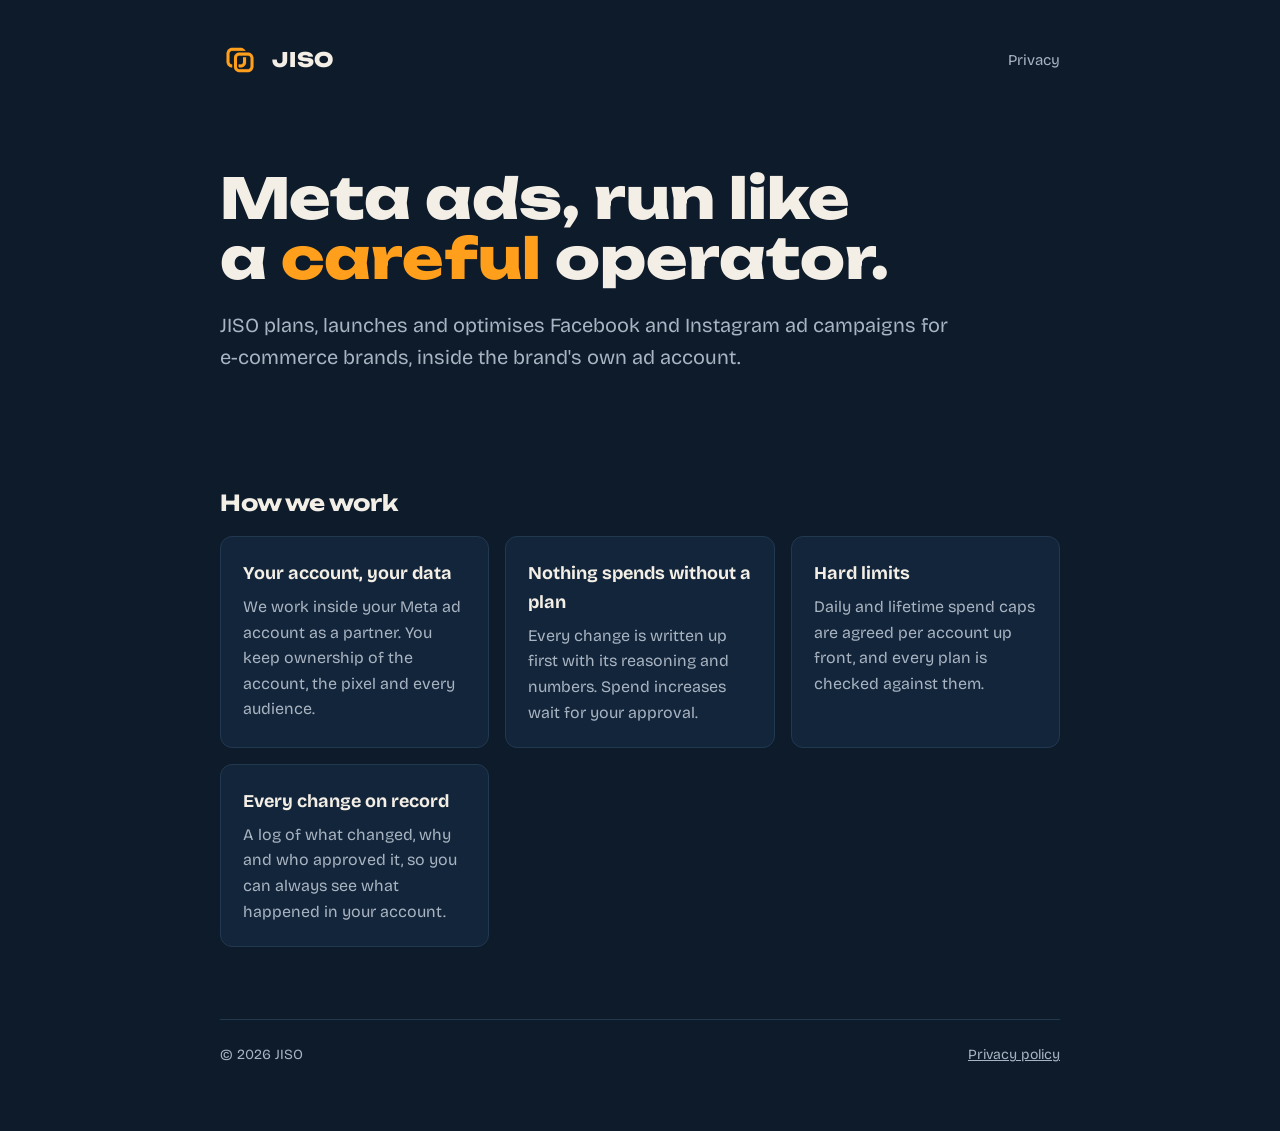
==== index.html @ 20693c87 "JISO site: home page and privacy policy Co-Authored-By: Claude Opus 5.5 <noreply@anthropic.com> Clau" ====
<!doctype html>
<html lang="en">
<head>
<meta charset="utf-8">
<meta name="viewport" content="width=device-width, initial-scale=1, viewport-fit=cover">
<title>JISO</title>
<meta name="description" content="JISO manages Meta ad campaigns for e-commerce brands.">
<link rel="icon" href="logo.png">
<link rel="preconnect" href="https://fonts.googleapis.com">
<link rel="preconnect" href="https://fonts.gstatic.com" crossorigin>
<link rel="stylesheet" href="https://fonts.googleapis.com/css2?family=Bricolage+Grotesque:opsz,wght@12..96,400;12..96,600&family=Unbounded:wght@700;800&display=swap">
<link rel="stylesheet" href="style.css">
</head>
<body>
<div class="wrap">
  <nav>
    <a class="brand" href="./"><img src="logo.png" alt="">JISO</a>
    <div class="links"><a href="privacy.html">Privacy</a></div>
  </nav>

  <section class="hero">
    <h1>Meta ads, run like a <em>careful</em> operator.</h1>
    <p class="lede">JISO plans, launches and optimises Facebook and Instagram ad campaigns for e-commerce brands, inside the brand's own ad account.</p>
  </section>

  <h2>How we work</h2>
  <div class="grid">
    <div class="card"><h3>Your account, your data</h3><p>We work inside your Meta ad account as a partner. You keep ownership of the account, the pixel and every audience.</p></div>
    <div class="card"><h3>Nothing spends without a plan</h3><p>Every change is written up first with its reasoning and numbers. Spend increases wait for your approval.</p></div>
    <div class="card"><h3>Hard limits</h3><p>Daily and lifetime spend caps are agreed per account up front, and every plan is checked against them.</p></div>
    <div class="card"><h3>Every change on record</h3><p>A log of what changed, why and who approved it, so you can always see what happened in your account.</p></div>
  </div>

  <footer>
    <span>© 2026 JISO</span>
    <a href="privacy.html">Privacy policy</a>
  </footer>
</div>
</body>
</html>
---- style.css ----
:root{
  --bg:#0D1B2A; --panel:#13253A; --ink:#F4EFE6; --muted:#A9B4C2; --accent:#FF9F1C; --line:#22384F;
  --display:"Unbounded","Arial Black",system-ui,sans-serif;
  --body:"Bricolage Grotesque",system-ui,-apple-system,"Segoe UI",sans-serif;
}
*{box-sizing:border-box}
html,body{margin:0}
body{background:var(--bg);color:var(--ink);font-family:var(--body);font-size:17px;line-height:1.6}
a{color:var(--accent)}
a:focus-visible{outline:2px solid var(--accent);outline-offset:3px}
.wrap{max-width:880px;margin:0 auto;padding:40px max(20px,env(safe-area-inset-left)) 64px max(20px,env(safe-area-inset-right))}
nav{display:flex;align-items:center;justify-content:space-between;gap:16px}
.brand{display:flex;align-items:center;gap:12px;color:var(--ink);text-decoration:none;font-family:var(--display);font-weight:800;font-size:20px;letter-spacing:.04em}
.brand img{width:40px;height:40px;border-radius:9px}
nav .links{display:flex;gap:20px;font-size:15px}
nav .links a{color:var(--muted);text-decoration:none}
nav .links a:hover{color:var(--ink)}
.hero{padding:88px 0 56px}
h1{font-family:var(--display);font-weight:800;font-size:clamp(34px,6vw,56px);line-height:1.08;margin:0 0 20px;text-wrap:balance}
h1 em{font-style:normal;color:var(--accent)}
.lede{font-size:20px;color:var(--muted);max-width:56ch;margin:0}
.grid{display:grid;grid-template-columns:repeat(auto-fit,minmax(240px,1fr));gap:16px;margin-top:8px}
.card{background:var(--panel);border:1px solid var(--line);border-radius:12px;padding:22px}
.card h3{margin:0 0 6px;font-size:18px}
.card p{margin:0;color:var(--muted);font-size:16px}
h2{font-family:var(--display);font-weight:700;font-size:22px;margin:56px 0 16px}
.doc h2{font-size:19px;margin:40px 0 10px}
.doc p,.doc li{color:var(--ink);max-width:68ch}
.doc .meta{color:var(--muted)}
footer{margin-top:72px;padding-top:24px;border-top:1px solid var(--line);color:var(--muted);font-size:14px;display:flex;flex-wrap:wrap;justify-content:space-between;gap:12px}
footer a{color:var(--muted)}
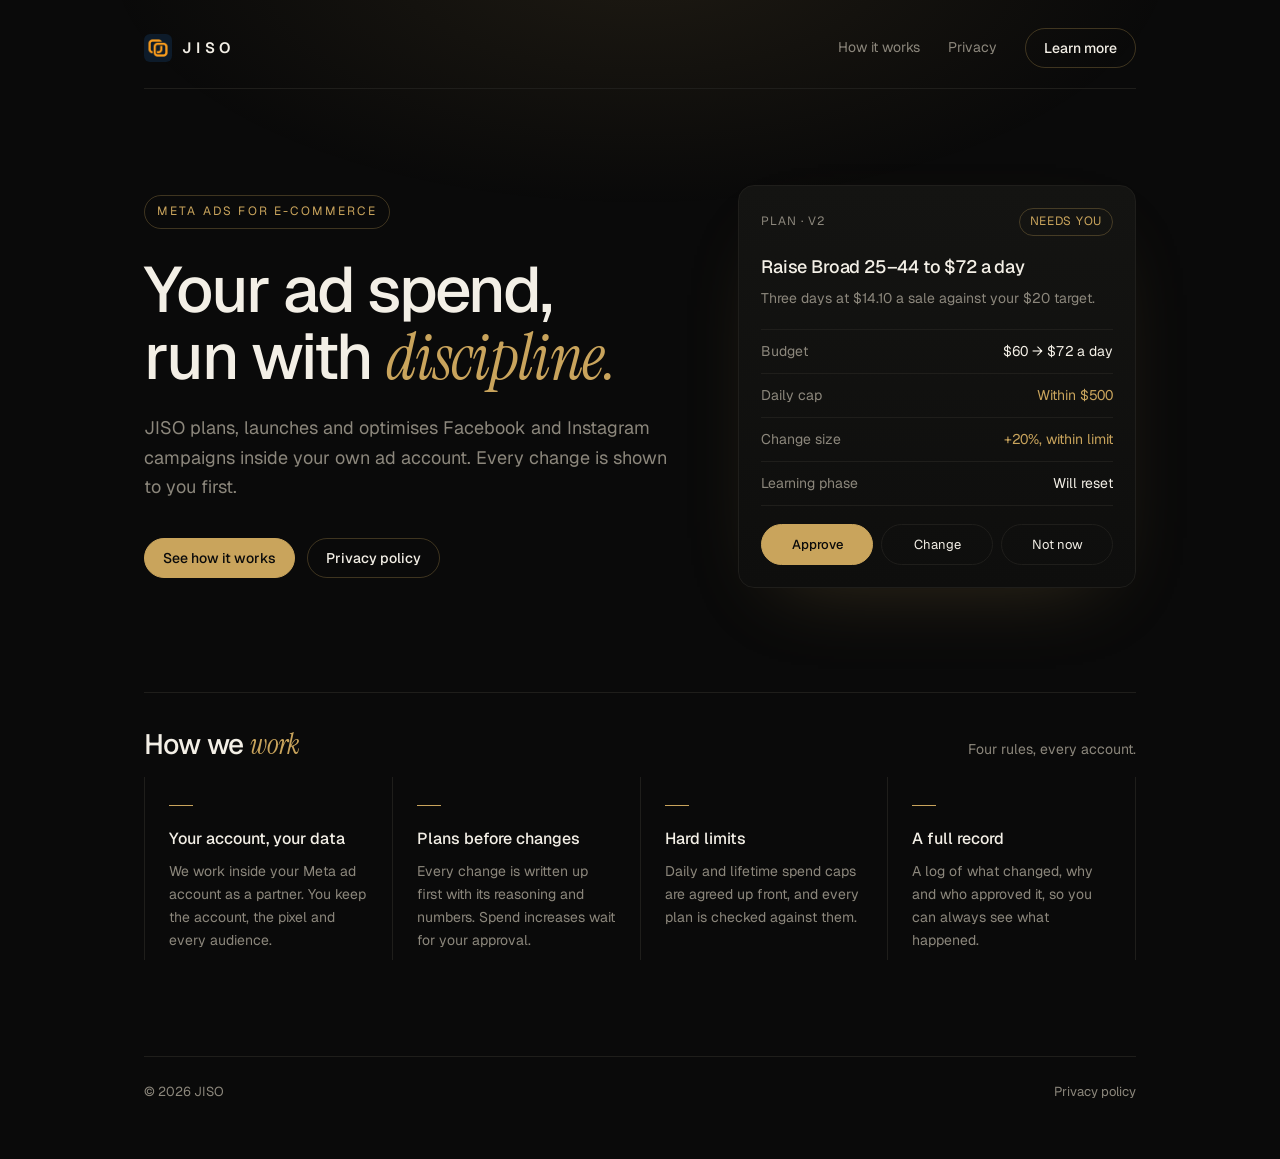
==== commit 57378b6f: "Black and gold restyle: index.html" ====
--- a/index.html
+++ b/index.html
@@ -5,31 +5,61 @@
 <meta name="viewport" content="width=device-width, initial-scale=1, viewport-fit=cover">
 <title>JISO</title>
 <meta name="description" content="JISO manages Meta ad campaigns for e-commerce brands.">
+<meta name="theme-color" content="#0A0A0A">
 <link rel="icon" href="logo.png">
 <link rel="preconnect" href="https://fonts.googleapis.com">
 <link rel="preconnect" href="https://fonts.gstatic.com" crossorigin>
-<link rel="stylesheet" href="https://fonts.googleapis.com/css2?family=Bricolage+Grotesque:opsz,wght@12..96,400;12..96,600&family=Unbounded:wght@700;800&display=swap">
+<link rel="stylesheet" href="https://fonts.googleapis.com/css2?family=Geist:wght@400;500;600&family=Instrument+Serif:ital@1&display=swap">
 <link rel="stylesheet" href="style.css">
 </head>
 <body>
 <div class="wrap">
   <nav>
     <a class="brand" href="./"><img src="logo.png" alt="">JISO</a>
-    <div class="links"><a href="privacy.html">Privacy</a></div>
+    <div class="links">
+      <a class="hide-sm" href="#how">How it works</a>
+      <a class="hide-sm" href="privacy.html">Privacy</a>
+      <a class="btn" href="#how">Learn more</a>
+    </div>
   </nav>
 
   <section class="hero">
-    <h1>Meta ads, run like a <em>careful</em> operator.</h1>
-    <p class="lede">JISO plans, launches and optimises Facebook and Instagram ad campaigns for e-commerce brands, inside the brand's own ad account.</p>
+    <div>
+      <span class="eyebrow">Meta ads for e-commerce</span>
+      <h1>Your ad spend, run with <em>discipline.</em></h1>
+      <p class="lede">JISO plans, launches and optimises Facebook and Instagram campaigns inside your own ad account. Every change is shown to you first.</p>
+      <div class="cta">
+        <a class="btn gold" href="#how">See how it works</a>
+        <a class="btn" href="privacy.html">Privacy policy</a>
+      </div>
+    </div>
+
+    <div class="plan" aria-label="Example of a plan a client approves">
+      <div class="top"><span>Plan · v2</span><span class="pill">Needs you</span></div>
+      <h3>Raise Broad 25–44 to $72 a day</h3>
+      <p>Three days at $14.10 a sale against your $20 target.</p>
+      <div class="rows">
+        <div><span>Budget</span><span>$60 → $72 a day</span></div>
+        <div><span>Daily cap</span><span class="ok">Within $500</span></div>
+        <div><span>Change size</span><span class="ok">+20%, within limit</span></div>
+        <div><span>Learning phase</span><span>Will reset</span></div>
+      </div>
+      <div class="actions"><span>Approve</span><span>Change</span><span>Not now</span></div>
+    </div>
   </section>
 
-  <h2>How we work</h2>
-  <div class="grid">
-    <div class="card"><h3>Your account, your data</h3><p>We work inside your Meta ad account as a partner. You keep ownership of the account, the pixel and every audience.</p></div>
-    <div class="card"><h3>Nothing spends without a plan</h3><p>Every change is written up first with its reasoning and numbers. Spend increases wait for your approval.</p></div>
-    <div class="card"><h3>Hard limits</h3><p>Daily and lifetime spend caps are agreed per account up front, and every plan is checked against them.</p></div>
-    <div class="card"><h3>Every change on record</h3><p>A log of what changed, why and who approved it, so you can always see what happened in your account.</p></div>
-  </div>
+  <section id="how">
+    <div class="section-head">
+      <h2>How we <em>work</em></h2>
+      <p>Four rules, every account.</p>
+    </div>
+    <div class="features">
+      <div class="feature"><h3>Your account, your data</h3><p>We work inside your Meta ad account as a partner. You keep the account, the pixel and every audience.</p></div>
+      <div class="feature"><h3>Plans before changes</h3><p>Every change is written up first with its reasoning and numbers. Spend increases wait for your approval.</p></div>
+      <div class="feature"><h3>Hard limits</h3><p>Daily and lifetime spend caps are agreed up front, and every plan is checked against them.</p></div>
+      <div class="feature"><h3>A full record</h3><p>A log of what changed, why and who approved it, so you can always see what happened.</p></div>
+    </div>
+  </section>
 
   <footer>
     <span>© 2026 JISO</span>
--- a/style.css
+++ b/style.css
@@ -1,31 +1,85 @@
+/* Black and gold, minimal. One serif italic accent; everything else a clean sans. Gold is used sparingly: hairlines, one word, one button. */
 :root{
-  --bg:#0D1B2A; --panel:#13253A; --ink:#F4EFE6; --muted:#A9B4C2; --accent:#FF9F1C; --line:#22384F;
-  --display:"Unbounded","Arial Black",system-ui,sans-serif;
-  --body:"Bricolage Grotesque",system-ui,-apple-system,"Segoe UI",sans-serif;
+  --bg:#0A0A0A; --raise:#111110; --line:#1F1E1B; --line-gold:rgba(201,164,92,.28);
+  --ink:#F3EFE6; --soft:#CFCABF; --muted:#8C877C; --gold:#C9A45C; --gold-hi:#E2C487; --on-gold:#0A0A0A;
+  --sans:"Geist",system-ui,-apple-system,"Segoe UI",sans-serif;
+  --serif:"Instrument Serif",Georgia,"Times New Roman",serif;
 }
 *{box-sizing:border-box}
 html,body{margin:0}
-body{background:var(--bg);color:var(--ink);font-family:var(--body);font-size:17px;line-height:1.6}
-a{color:var(--accent)}
-a:focus-visible{outline:2px solid var(--accent);outline-offset:3px}
-.wrap{max-width:880px;margin:0 auto;padding:40px max(20px,env(safe-area-inset-left)) 64px max(20px,env(safe-area-inset-right))}
-nav{display:flex;align-items:center;justify-content:space-between;gap:16px}
-.brand{display:flex;align-items:center;gap:12px;color:var(--ink);text-decoration:none;font-family:var(--display);font-weight:800;font-size:20px;letter-spacing:.04em}
-.brand img{width:40px;height:40px;border-radius:9px}
-nav .links{display:flex;gap:20px;font-size:15px}
-nav .links a{color:var(--muted);text-decoration:none}
-nav .links a:hover{color:var(--ink)}
-.hero{padding:88px 0 56px}
-h1{font-family:var(--display);font-weight:800;font-size:clamp(34px,6vw,56px);line-height:1.08;margin:0 0 20px;text-wrap:balance}
-h1 em{font-style:normal;color:var(--accent)}
-.lede{font-size:20px;color:var(--muted);max-width:56ch;margin:0}
-.grid{display:grid;grid-template-columns:repeat(auto-fit,minmax(240px,1fr));gap:16px;margin-top:8px}
-.card{background:var(--panel);border:1px solid var(--line);border-radius:12px;padding:22px}
-.card h3{margin:0 0 6px;font-size:18px}
-.card p{margin:0;color:var(--muted);font-size:16px}
-h2{font-family:var(--display);font-weight:700;font-size:22px;margin:56px 0 16px}
-.doc h2{font-size:19px;margin:40px 0 10px}
-.doc p,.doc li{color:var(--ink);max-width:68ch}
-.doc .meta{color:var(--muted)}
-footer{margin-top:72px;padding-top:24px;border-top:1px solid var(--line);color:var(--muted);font-size:14px;display:flex;flex-wrap:wrap;justify-content:space-between;gap:12px}
+body{background:var(--bg);color:var(--ink);font-family:var(--sans);font-size:16px;line-height:1.65;-webkit-font-smoothing:antialiased}
+body::before{content:"";position:fixed;inset:0;pointer-events:none;background:radial-gradient(60% 40% at 50% -5%,rgba(201,164,92,.10),transparent 70%)}
+a{color:var(--gold);text-decoration:none}
+a:hover{color:var(--gold-hi)}
+:focus-visible{outline:1px solid var(--gold);outline-offset:4px;border-radius:4px}
+.wrap{position:relative;max-width:1040px;margin:0 auto;padding-block:28px 56px;padding-left:max(24px,env(safe-area-inset-left,0px));padding-right:max(24px,env(safe-area-inset-right,0px))}
+
+nav{display:flex;align-items:center;justify-content:space-between;gap:16px;padding-bottom:20px;border-bottom:1px solid var(--line)}
+.brand{display:flex;align-items:center;gap:10px;color:var(--ink);font-weight:600;font-size:15px;letter-spacing:.32em}
+.brand:hover{color:var(--ink)}
+.brand img{width:28px;height:28px;border-radius:6px}
+.links{display:flex;align-items:center;gap:28px;font-size:14px}
+.links a{color:var(--muted)}
+.links a:hover{color:var(--ink)}
+.links a.btn{color:var(--ink)}
+.btn{display:inline-flex;align-items:center;gap:8px;font:500 14px var(--sans);padding:10px 18px;border-radius:999px;border:1px solid var(--line-gold);color:var(--ink);transition:border-color .2s,background .2s}
+.btn:hover{border-color:var(--gold);color:var(--ink)}
+.btn.gold{background:var(--gold);border-color:var(--gold);color:var(--on-gold)}
+.btn.gold:hover{background:var(--gold-hi);border-color:var(--gold-hi);color:var(--on-gold)}
+
+.hero{display:grid;grid-template-columns:1.15fr .85fr;gap:56px;align-items:center;padding:96px 0 104px}
+.hero > div{min-width:0}
+.eyebrow{display:inline-block;font-size:12px;letter-spacing:.18em;text-transform:uppercase;color:var(--gold);border:1px solid var(--line-gold);border-radius:999px;padding:6px 12px;margin-bottom:28px}
+h1{font-weight:500;font-size:clamp(40px,6vw,64px);line-height:1.04;letter-spacing:-.035em;margin:0 0 22px;text-wrap:balance}
+h1 em{font-family:var(--serif);font-style:italic;font-weight:400;letter-spacing:-.01em;color:var(--gold)}
+.lede{font-size:18px;color:var(--muted);max-width:46ch;margin:0 0 36px}
+.cta{display:flex;flex-wrap:wrap;gap:12px}
+
+/* Product card: what a client sees before anything changes. */
+.plan{background:linear-gradient(180deg,#141412,#0E0E0D);border:1px solid var(--line);border-radius:16px;padding:22px;box-shadow:0 30px 80px -40px rgba(201,164,92,.25)}
+.plan .top{display:flex;justify-content:space-between;align-items:center;font-size:12px;color:var(--muted);letter-spacing:.08em;text-transform:uppercase}
+.pill{color:var(--gold);border:1px solid var(--line-gold);border-radius:999px;padding:3px 10px;letter-spacing:.06em}
+.plan h3{font-weight:500;font-size:18px;letter-spacing:-.01em;margin:16px 0 6px}
+.plan p{margin:0 0 18px;color:var(--muted);font-size:14px}
+.rows{border-top:1px solid var(--line)}
+.rows div{display:flex;justify-content:space-between;gap:12px;padding:10px 0;border-bottom:1px solid var(--line);font-size:14px}
+.rows span:first-child{color:var(--muted)}
+.rows span:last-child{font-variant-numeric:tabular-nums;text-align:right}
+.rows .ok{color:var(--gold)}
+.actions{display:flex;gap:8px;margin-top:18px}
+.actions span{flex:1;text-align:center;font-size:13px;padding:9px 0;border-radius:999px;border:1px solid var(--line)}
+.actions span:first-child{background:var(--gold);border-color:var(--gold);color:var(--on-gold);font-weight:500}
+
+.section-head{display:flex;flex-wrap:wrap;justify-content:space-between;align-items:baseline;gap:8px 16px;border-top:1px solid var(--line);padding-top:28px;margin-bottom:8px}
+h2{font-weight:500;font-size:28px;letter-spacing:-.02em;margin:0}
+h2 em{font-family:var(--serif);font-style:italic;font-weight:400;color:var(--gold)}
+.section-head p{margin:0;color:var(--muted);font-size:14px}
+.features{display:grid;grid-template-columns:repeat(4,1fr);border-left:1px solid var(--line)}
+.feature{padding:28px 24px 8px;border-right:1px solid var(--line);min-width:0}
+.feature::before{content:"";display:block;width:24px;height:1px;background:var(--gold);margin-bottom:20px}
+.feature h3{font-weight:500;font-size:16px;margin:0 0 8px}
+.feature p{margin:0;color:var(--muted);font-size:14px}
+
+footer{margin-top:96px;padding-top:24px;border-top:1px solid var(--line);color:var(--muted);font-size:13px;display:flex;flex-wrap:wrap;justify-content:space-between;gap:12px}
 footer a{color:var(--muted)}
+footer a:hover{color:var(--ink)}
+
+/* Privacy page */
+.doc{max-width:760px}
+.doc h1{font-size:clamp(36px,5vw,48px);margin-top:72px}
+.doc .meta{color:var(--muted);margin:0 0 32px}
+.doc h2{font-size:20px;margin:44px 0 10px}
+.doc p,.doc li{color:var(--soft)}
+.doc strong{color:var(--ink);font-weight:500}
+.doc li{margin-bottom:8px}
+
+@media (max-width:860px){
+  .hero{grid-template-columns:1fr;padding:64px 0 72px;gap:40px}
+  .features{grid-template-columns:repeat(2,1fr)}
+  .feature{border-bottom:1px solid var(--line);padding-bottom:24px}
+}
+@media (max-width:520px){
+  .features{grid-template-columns:1fr}
+  .links .hide-sm{display:none}
+}
+@media (prefers-reduced-motion:reduce){.btn{transition:none}}
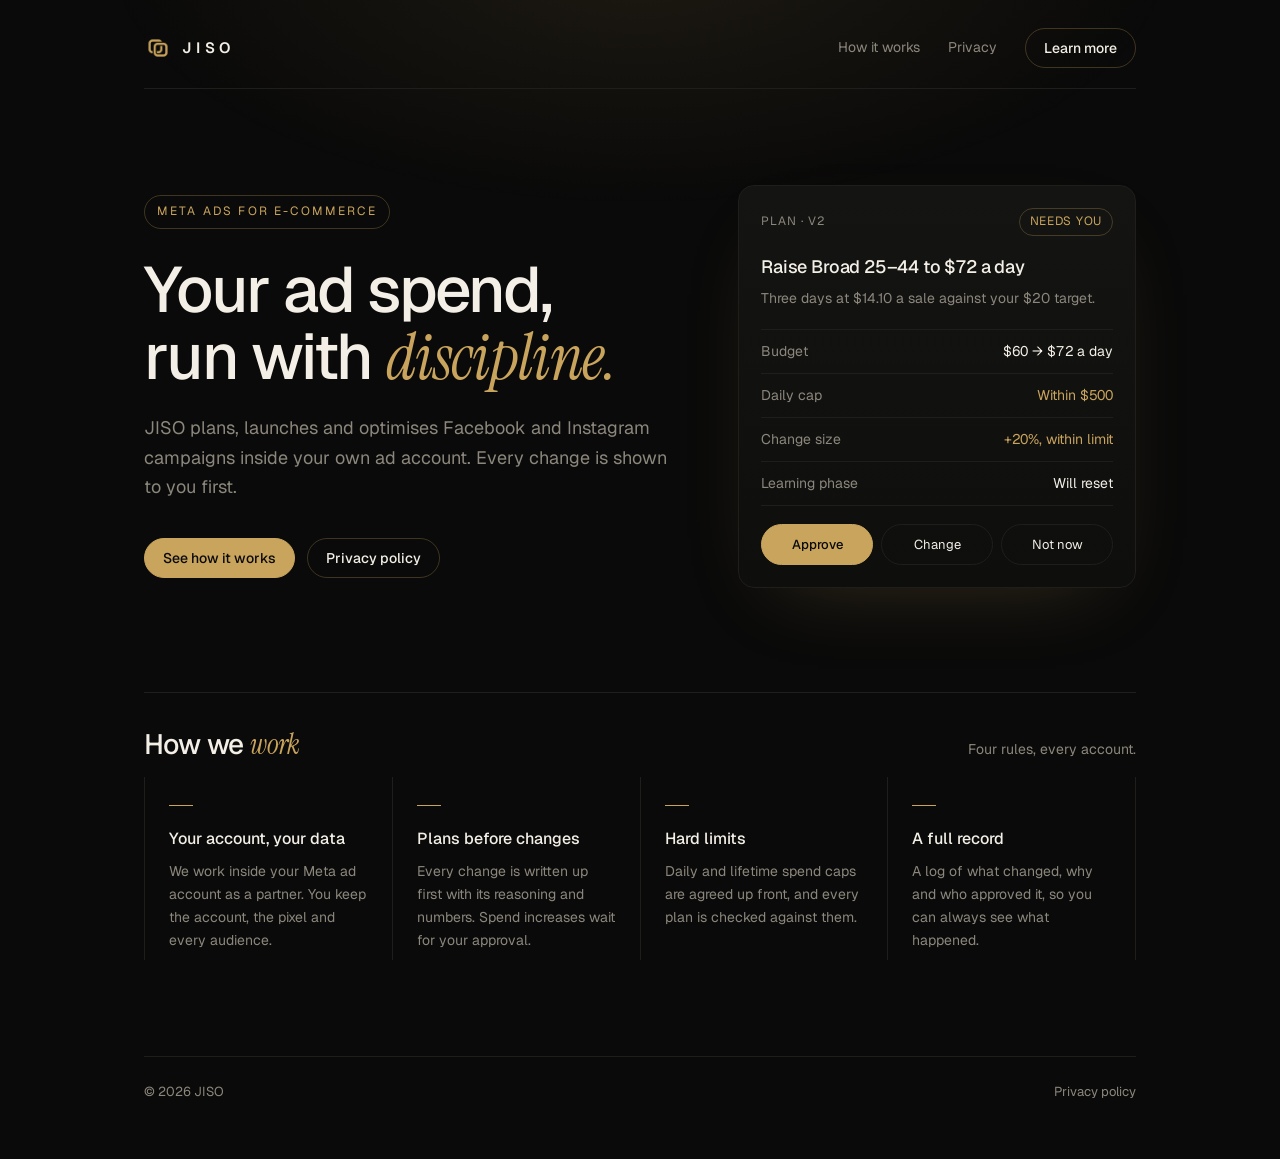
==== commit 7286030c: "Cache-bust stylesheet and logo: index.html" ====
--- a/index.html
+++ b/index.html
@@ -6,16 +6,16 @@
 <title>JISO</title>
 <meta name="description" content="JISO manages Meta ad campaigns for e-commerce brands.">
 <meta name="theme-color" content="#0A0A0A">
-<link rel="icon" href="logo.png">
+<link rel="icon" href="logo.png?v=3">
 <link rel="preconnect" href="https://fonts.googleapis.com">
 <link rel="preconnect" href="https://fonts.gstatic.com" crossorigin>
 <link rel="stylesheet" href="https://fonts.googleapis.com/css2?family=Geist:wght@400;500;600&family=Instrument+Serif:ital@1&display=swap">
-<link rel="stylesheet" href="style.css">
+<link rel="stylesheet" href="style.css?v=3">
 </head>
 <body>
 <div class="wrap">
   <nav>
-    <a class="brand" href="./"><img src="logo.png" alt="">JISO</a>
+    <a class="brand" href="./"><img src="logo.png?v=3" alt="">JISO</a>
     <div class="links">
       <a class="hide-sm" href="#how">How it works</a>
       <a class="hide-sm" href="privacy.html">Privacy</a>
